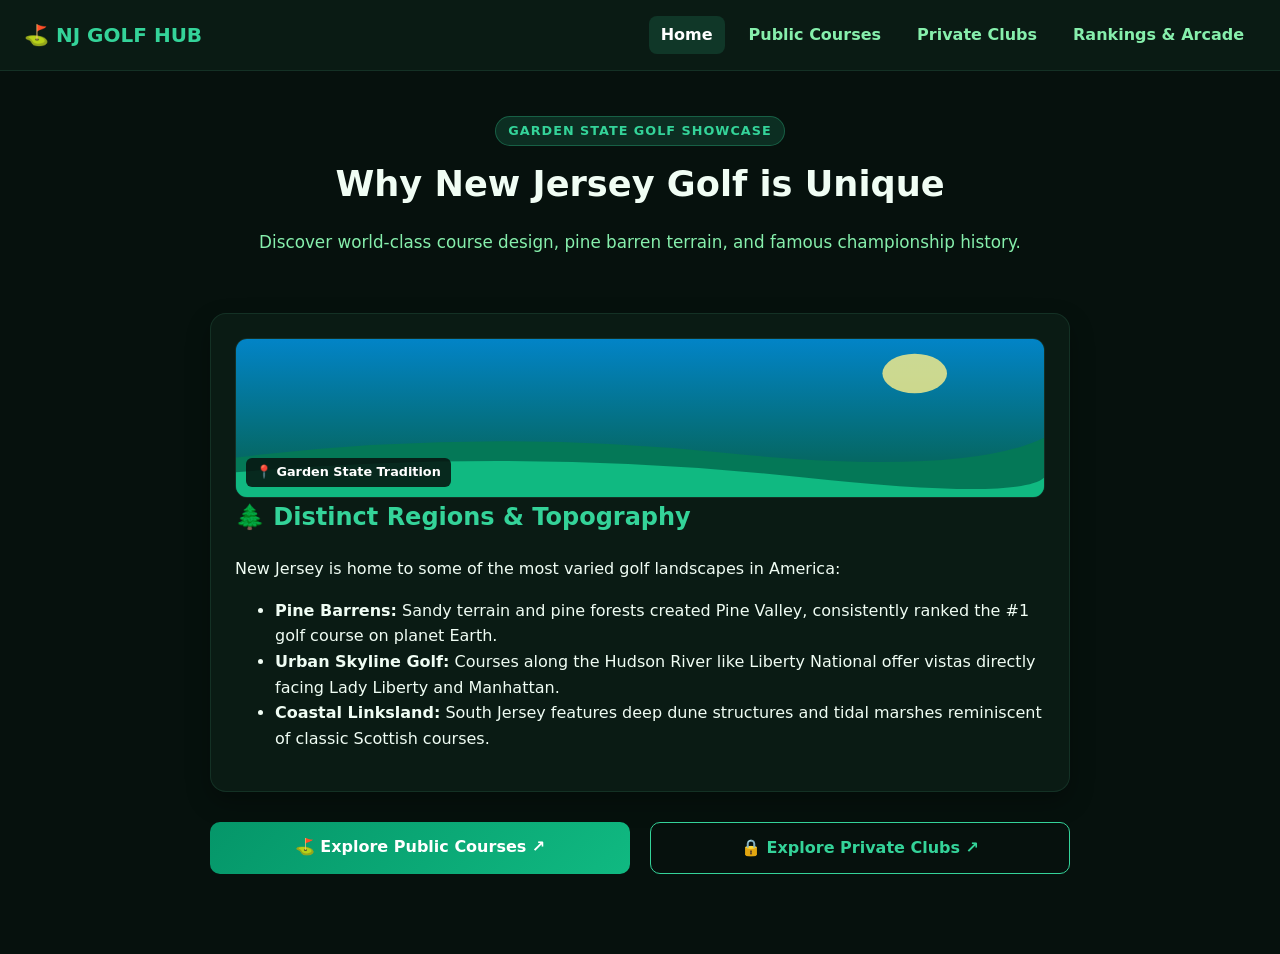
==== index.html @ ce0b65ef "Create index.html" ====
<!DOCTYPE html>
<html lang="en">
<head>
  <meta charset="UTF-8">
  <meta name="viewport" content="width=device-width, initial-scale=1.0">
  <title>NJ Golf Hub | Home</title>
  <link rel="stylesheet" href="styles.css">
</head>
<body>

  <nav class="navbar">
    <div class="nav-logo">⛳ NJ GOLF HUB</div>
    <div class="nav-links">
      <a href="index.html" class="active">Home</a>
      <a href="public-courses.html">Public Courses</a>
      <a href="private-courses.html">Private Clubs</a>
      <a href="rankings.html">Rankings & Arcade</a>
    </div>
  </nav>

  <main class="container">
    <header class="hero">
      <div class="hero-badge">GARDEN STATE GOLF SHOWCASE</div>
      <h1>Why New Jersey Golf is Unique</h1>
      <p>Discover world-class course design, pine barren terrain, and famous championship history.</p>
    </header>

    <div class="card">
      <div class="course-banner">
        <svg viewBox="0 0 500 160" preserveAspectRatio="none">
          <defs>
            <linearGradient id="g1" x1="0%" y1="0%" x2="0%" y2="100%">
              <stop offset="0%" stop-color="#0284c7"/>
              <stop offset="100%" stop-color="#065f46"/>
            </linearGradient>
          </defs>
          <rect width="500" height="160" fill="url(#g1)"/>
          <circle cx="420" cy="35" r="20" fill="#fef08a" opacity="0.8"/>
          <path d="M0,120 Q150,90 300,115 T500,100 L500,160 L0,160 Z" fill="#047857"/>
          <path d="M0,135 Q180,110 350,140 T500,125 L500,160 L0,160 Z" fill="#10b981"/>
        </svg>
        <div class="tag">📍 Garden State Tradition</div>
      </div>
      <h2>🌲 Distinct Regions & Topography</h2>
      <p>New Jersey is home to some of the most varied golf landscapes in America:</p>
      <ul>
        <li><strong>Pine Barrens:</strong> Sandy terrain and pine forests created Pine Valley, consistently ranked the #1 golf course on planet Earth.</li>
        <li><strong>Urban Skyline Golf:</strong> Courses along the Hudson River like Liberty National offer vistas directly facing Lady Liberty and Manhattan.</li>
        <li><strong>Coastal Linksland:</strong> South Jersey features deep dune structures and tidal marshes reminiscent of classic Scottish courses.</li>
      </ul>
    </div>

    <div class="card grid-2col" style="background:transparent; border:none; box-shadow:none; padding:0;">
      <a href="public-courses.html" class="action-btn glow-btn">⛳ Explore Public Courses ↗</a>
      <a href="private-courses.html" class="action-btn outline-btn">🔒 Explore Private Clubs ↗</a>
    </div>
  </main>

  <script src="script.js"></script>
</body>
</html>
---- styles.css ----
/* =========================================
   NJ GOLF HUB - CLEAN EMERALD THEME
   ========================================= */

:root {
  --bg-dark: #06110d;
  --bg-card: rgba(12, 29, 22, 0.9);
  --border-color: rgba(22, 51, 39, 0.9);
  --accent-neon: #34d399;
  --accent-green: #10b981;
  --text-main: #f0fdf4;
  --text-muted: #86efac;
  --font-family: 'Inter', system-ui, -apple-system, sans-serif;
}

* {
  box-sizing: border-box;
}

body {
  background-color: var(--bg-dark);
  color: var(--text-main);
  font-family: var(--font-family);
  margin: 0;
  padding-bottom: 80px;
  line-height: 1.6;
}

/* Navigation */
.navbar {
  background: var(--bg-card);
  backdrop-filter: blur(10px);
  border-bottom: 1px solid var(--border-color);
  padding: 16px 24px;
  display: flex;
  justify-content: space-between;
  align-items: center;
  position: sticky;
  top: 0;
  z-index: 100;
}

.nav-logo {
  font-size: 1.25rem;
  font-weight: 900;
  color: var(--accent-neon);
}

.nav-links {
  list-style: none;
  display: flex;
  gap: 12px;
  margin: 0;
  padding: 0;
}

.nav-links a {
  color: var(--text-muted);
  text-decoration: none;
  font-weight: 600;
  padding: 6px 12px;
  border-radius: 8px;
  transition: all 0.2s;
}

.nav-links a:hover,
.nav-links a.active {
  color: #ffffff;
  background: rgba(52, 211, 153, 0.15);
}

/* Layout */
.container {
  max-width: 900px;
  margin: 25px auto 0;
  padding: 0 20px;
}

.hero {
  text-align: center;
  padding: 20px 0;
}

.hero-badge {
  display: inline-block;
  background: rgba(52, 211, 153, 0.15);
  color: var(--accent-neon);
  font-size: 0.8rem;
  font-weight: 700;
  letter-spacing: 1px;
  padding: 4px 12px;
  border-radius: 20px;
  border: 1px solid rgba(52, 211, 153, 0.3);
  margin-bottom: 10px;
}

h1 { font-size: 2.2rem; margin: 0 0 10px 0; }
.hero p { color: var(--text-muted); font-size: 1.05rem; }

/* Cards & Course List */
.card {
  background: var(--bg-card);
  border: 1px solid var(--border-color);
  border-radius: 16px;
  padding: 24px;
  margin-top: 20px;
  box-shadow: 0 10px 25px rgba(0,0,0,0.3);
}

.course-card {
  display: flex;
  flex-direction: column;
  gap: 10px;
}

h2 { color: var(--accent-neon); margin-top: 0; }

/* Course Header SVG Art (100% Reliable Graphics) */
.course-banner {
  height: 160px;
  border-radius: 12px;
  overflow: hidden;
  position: relative;
  border: 1px solid var(--border-color);
}

.course-banner svg {
  width: 100%;
  height: 100%;
  display: block;
}

.tag {
  position: absolute;
  bottom: 10px;
  left: 10px;
  background: rgba(6, 17, 13, 0.85);
  color: #ffffff;
  padding: 4px 10px;
  border-radius: 6px;
  font-size: 0.8rem;
  font-weight: 700;
}

/* Buttons & Controls */
.action-btn {
  display: inline-block;
  padding: 12px 20px;
  border-radius: 10px;
  font-weight: 700;
  text-decoration: none;
  text-align: center;
  cursor: pointer;
  border: none;
  transition: transform 0.2s;
  margin-top: 10px;
}

.glow-btn {
  background: linear-gradient(135deg, #059669, #10b981);
  color: #ffffff;
}

.outline-btn {
  background: transparent;
  color: var(--accent-neon);
  border: 1px solid var(--accent-neon);
}

.action-btn:hover {
  transform: translateY(-2px);
}

.modern-input {
  background: rgba(0, 0, 0, 0.4);
  border: 1px solid var(--border-color);
  color: #ffffff;
  padding: 10px 14px;
  border-radius: 8px;
  width: 100%;
  max-width: 320px;
  outline: none;
}

.status-box {
  background: rgba(0, 0, 0, 0.3);
  border-left: 4px solid var(--accent-neon);
  padding: 12px;
  border-radius: 6px;
  color: var(--accent-neon);
  font-weight: 600;
  margin-top: 12px;
}

.grid-2col {
  display: grid;
  grid-template-columns: 1fr 1fr;
  gap: 20px;
}

@media (max-width: 768px) {
  .grid-2col { grid-template-columns: 1fr; }
  .navbar { flex-direction: column; gap: 10px; }
}

/* Arcade Canvas */
.canvas-container {
  display: flex;
  justify-content: center;
  margin-top: 15px;
}

canvas {
  background-color: #022c22;
  border: 2px solid var(--border-color);
  border-radius: 12px;
  max-width: 100%;
}
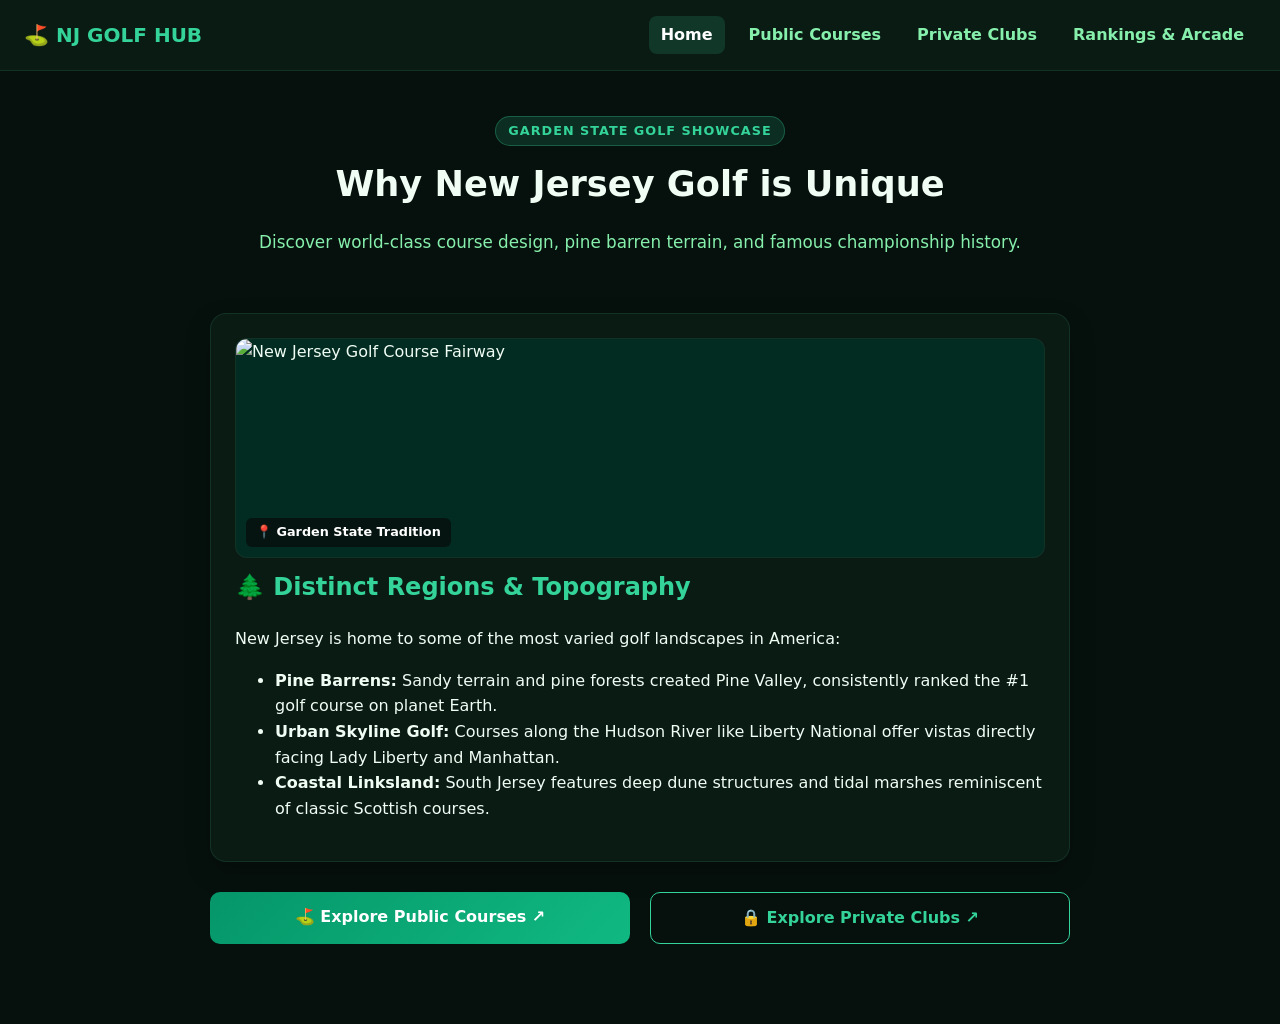
==== commit 6416a8bc: "Update index.html" ====
--- a/index.html
+++ b/index.html
@@ -26,19 +26,8 @@
     </header>
 
     <div class="card">
-      <div class="course-banner">
-        <svg viewBox="0 0 500 160" preserveAspectRatio="none">
-          <defs>
-            <linearGradient id="g1" x1="0%" y1="0%" x2="0%" y2="100%">
-              <stop offset="0%" stop-color="#0284c7"/>
-              <stop offset="100%" stop-color="#065f46"/>
-            </linearGradient>
-          </defs>
-          <rect width="500" height="160" fill="url(#g1)"/>
-          <circle cx="420" cy="35" r="20" fill="#fef08a" opacity="0.8"/>
-          <path d="M0,120 Q150,90 300,115 T500,100 L500,160 L0,160 Z" fill="#047857"/>
-          <path d="M0,135 Q180,110 350,140 T500,125 L500,160 L0,160 Z" fill="#10b981"/>
-        </svg>
+      <div class="course-image-container">
+        <img src="https://images.unsplash.com/photo-1535131749006-b7f58c99034b?w=800&auto=format&fit=crop" onerror="handleImageError(this)" alt="New Jersey Golf Course Fairway" class="course-image">
         <div class="tag">📍 Garden State Tradition</div>
       </div>
       <h2>🌲 Distinct Regions & Topography</h2>
--- a/styles.css
+++ b/styles.css
@@ -115,18 +115,22 @@
 
 h2 { color: var(--accent-neon); margin-top: 0; }
 
-/* Course Header SVG Art (100% Reliable Graphics) */
-.course-banner {
-  height: 160px;
+/* Photography Containers */
+.course-image-container {
+  width: 100%;
+  height: 220px;
   border-radius: 12px;
   overflow: hidden;
   position: relative;
+  margin-bottom: 10px;
+  background-color: #022c22;
   border: 1px solid var(--border-color);
 }
 
-.course-banner svg {
+.course-image {
   width: 100%;
   height: 100%;
+  object-fit: cover;
   display: block;
 }
 
@@ -135,6 +139,7 @@
   bottom: 10px;
   left: 10px;
   background: rgba(6, 17, 13, 0.85);
+  backdrop-filter: blur(8px);
   color: #ffffff;
   padding: 4px 10px;
   border-radius: 6px;
@@ -212,7 +217,4 @@
 
 canvas {
   background-color: #022c22;
-  border: 2px solid var(--border-color);
-  border-radius: 12px;
-  max-width: 100%;
-}
+  border: 2px
